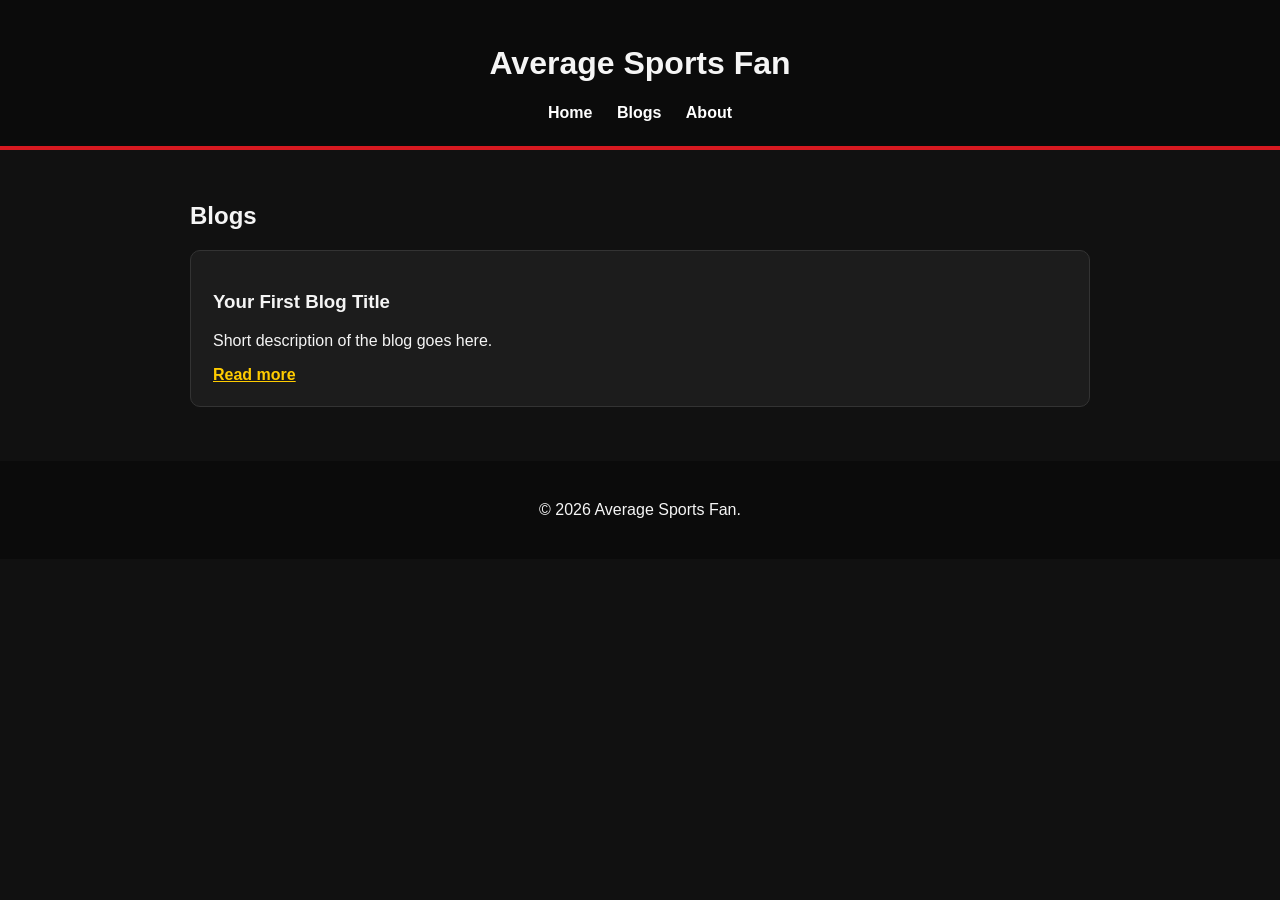
==== blogs/index.html @ 796d779a "Launch initial Average Sports Fan website" ====
<!DOCTYPE html>
<html lang="en">
<head>
  <meta charset="UTF-8" />
  <meta name="viewport" content="width=device-width, initial-scale=1.0" />

  <title>Blogs | Average Sports Fan</title>
  <meta name="description" content="Read Average Sports Fan blogs about the NFL, college football, betting angles, and football culture." />

  <style>
    body {
      margin: 0;
      font-family: Arial, Helvetica, sans-serif;
      background: #111;
      color: #f5f5f5;
    }

    header, footer {
      background: #0b0b0b;
      text-align: center;
      padding: 24px;
    }

    header {
      border-bottom: 4px solid #d71920;
    }

    nav a {
      color: white;
      margin: 0 10px;
      text-decoration: none;
      font-weight: bold;
    }

    main {
      max-width: 900px;
      margin: 0 auto;
      padding: 32px 20px;
    }

    article {
      background: #1c1c1c;
      border: 1px solid #333;
      border-radius: 10px;
      padding: 22px;
      margin-bottom: 22px;
    }

    a {
      color: #ffcc00;
      font-weight: bold;
    }
  </style>
</head>

<body>
  <header>
    <h1>Average Sports Fan</h1>
    <nav>
      <a href="/">Home</a>
      <a href="/blogs/">Blogs</a>
      <a href="/about.html">About</a>
    </nav>
  </header>

  <main>
    <h2>Blogs</h2>

    <article>
      <h3>Your First Blog Title</h3>
      <p>Short description of the blog goes here.</p>
      <a href="/blogs/first-blog.html">Read more</a>
    </article>
  </main>

  <footer>
    <p>&copy; 2026 Average Sports Fan.</p>
  </footer>
</body>
</html>
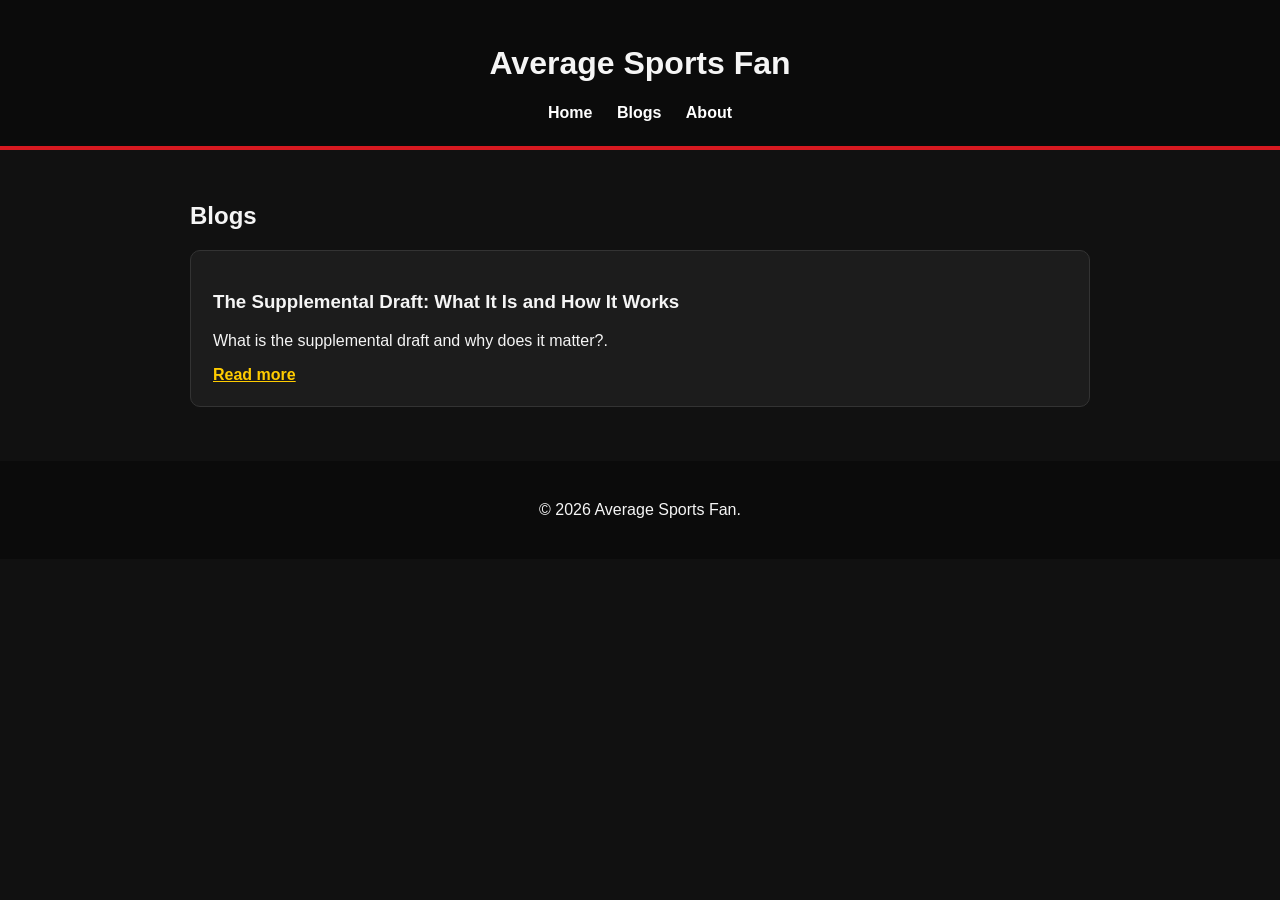
==== commit fa59274a: "Rename supplemental draft article" ====
--- a/blogs/index.html
+++ b/blogs/index.html
@@ -67,9 +67,9 @@
     <h2>Blogs</h2>
 
     <article>
-      <h3>Your First Blog Title</h3>
-      <p>Short description of the blog goes here.</p>
-      <a href="/blogs/first-blog.html">Read more</a>
+      <h3>The Supplemental Draft: What It Is and How It Works</h3>
+      <p>What is the supplemental draft and why does it matter?.</p>
+      <a href="blogs/the-supplemental-draft-what-it-is-and-how-it-works.html">Read more</a>
     </article>
   </main>
 
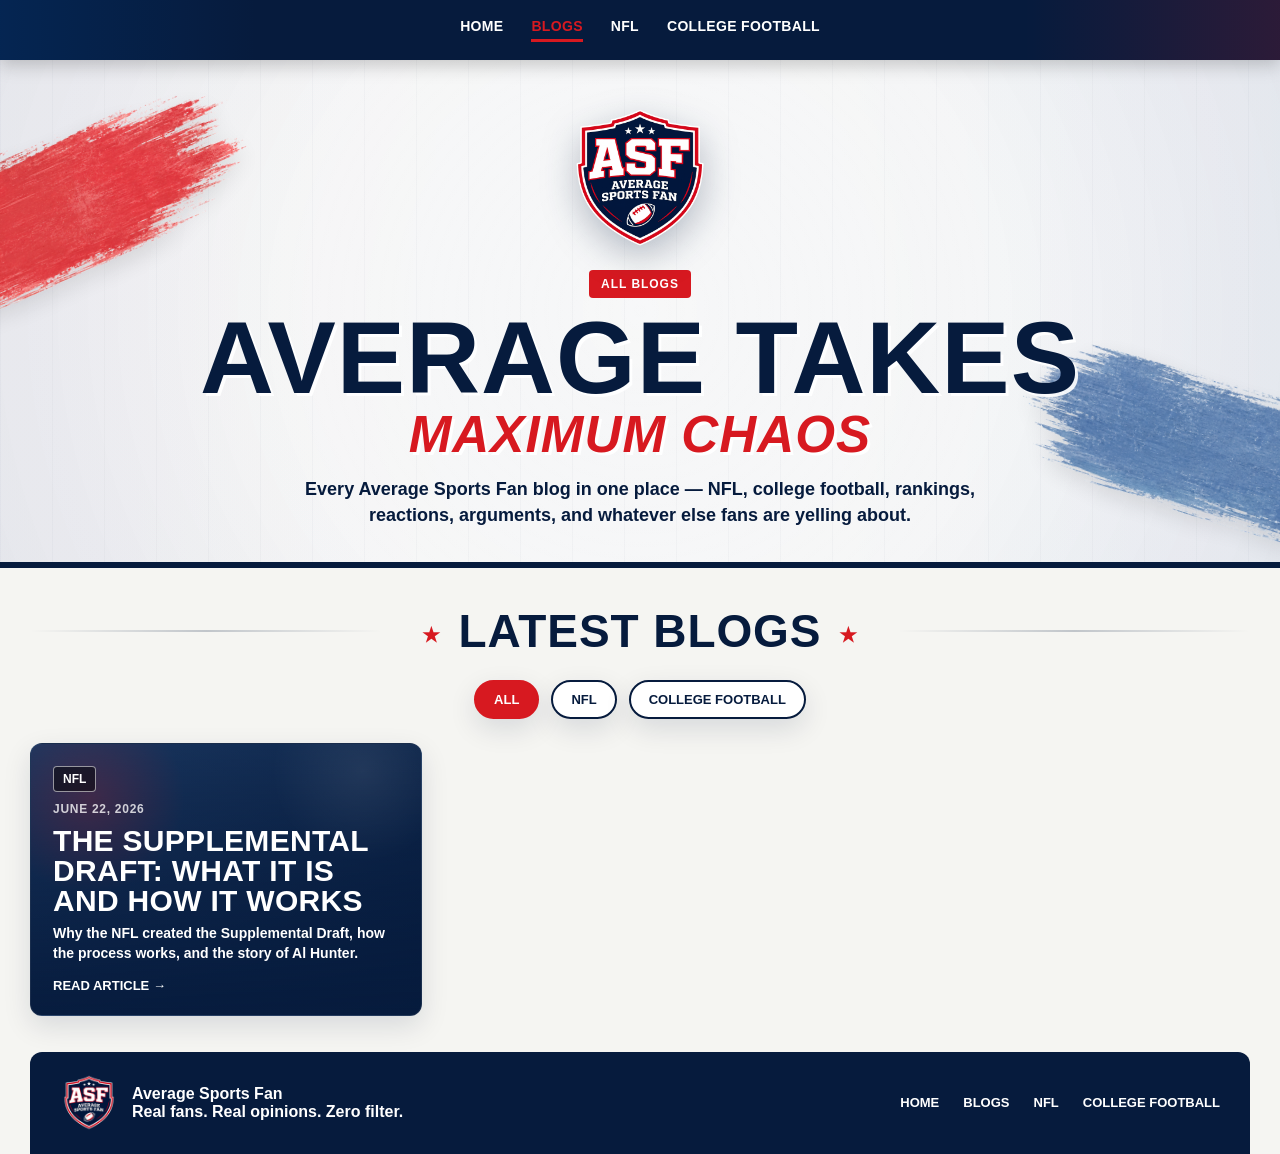
==== commit 5f0908da: "Update blogs page with automatic posts" ====
--- a/blogs/index.html
+++ b/blogs/index.html
@@ -5,76 +5,525 @@
   <meta name="viewport" content="width=device-width, initial-scale=1.0" />
 
   <title>Blogs | Average Sports Fan</title>
-  <meta name="description" content="Read Average Sports Fan blogs about the NFL, college football, betting angles, and football culture." />
+  <meta name="description" content="Read the latest NFL and college football blogs from Average Sports Fan." />
 
   <style>
+    :root {
+      --navy: #061b3d;
+      --blue: #004491;
+      --red: #d71920;
+      --white: #ffffff;
+      --off-white: #f5f5f2;
+      --text: #111111;
+      --soft-shadow: 0 10px 28px rgba(6, 27, 61, 0.12);
+      --card-shadow: 0 18px 40px rgba(6, 27, 61, 0.18);
+    }
+
+    * {
+      box-sizing: border-box;
+    }
+
     body {
       margin: 0;
       font-family: Arial, Helvetica, sans-serif;
-      background: #111;
-      color: #f5f5f5;
-    }
-
-    header, footer {
-      background: #0b0b0b;
+      background: var(--off-white);
+      color: var(--text);
+    }
+
+    a {
+      color: inherit;
+      text-decoration: none;
+    }
+
+    img {
+      max-width: 100%;
+      display: block;
+    }
+
+    .site-nav {
+      background:
+        linear-gradient(90deg, rgba(0, 68, 145, 0.25), transparent 20%, transparent 80%, rgba(215, 25, 32, 0.18)),
+        var(--navy);
+      color: var(--white);
+      padding: 18px 7%;
+      display: flex;
+      align-items: center;
+      justify-content: center;
+      gap: 28px;
+      text-transform: uppercase;
+      font-weight: 900;
+      letter-spacing: 0.02em;
+      position: sticky;
+      top: 0;
+      z-index: 50;
+      box-shadow: 0 4px 18px rgba(0, 0, 0, 0.22);
+    }
+
+    .nav-left {
+      display: flex;
+      align-items: center;
+      justify-content: center;
+      gap: 28px;
+      flex-wrap: wrap;
+    }
+
+    .site-nav a {
+      font-size: 14px;
+      padding-bottom: 5px;
+      border-bottom: 3px solid transparent;
+    }
+
+    .site-nav a:hover,
+    .site-nav a.active {
+      color: var(--red);
+      border-bottom-color: var(--red);
+    }
+
+    .page-hero {
+      position: relative;
+      overflow: hidden;
+      min-height: 310px;
+      background:
+        radial-gradient(circle at center, rgba(255,255,255,0.97), rgba(255,255,255,0.86) 52%, rgba(235,238,244,0.9)),
+        linear-gradient(90deg, rgba(215, 25, 32, 0.08), transparent 35%, transparent 65%, rgba(0, 68, 145, 0.10));
+      border-bottom: 6px solid var(--navy);
+      display: grid;
+      place-items: center;
       text-align: center;
-      padding: 24px;
-    }
-
-    header {
-      border-bottom: 4px solid #d71920;
-    }
-
-    nav a {
-      color: white;
-      margin: 0 10px;
-      text-decoration: none;
-      font-weight: bold;
-    }
-
-    main {
-      max-width: 900px;
+      padding: 44px 20px 34px;
+    }
+
+    .page-hero::before {
+      content: "";
+      position: absolute;
+      inset: 0;
+      background:
+        linear-gradient(rgba(6,27,61,0.03), rgba(6,27,61,0.03)),
+        repeating-linear-gradient(
+          90deg,
+          rgba(6,27,61,0.025) 0,
+          rgba(6,27,61,0.025) 1px,
+          transparent 1px,
+          transparent 52px
+        );
+      pointer-events: none;
+    }
+
+    .corner-brush {
+      position: absolute;
+      width: 500px;
+      opacity: 0.95;
+      z-index: 1;
+      filter: drop-shadow(0 8px 12px rgba(0,0,0,0.12));
+      pointer-events: none;
+    }
+
+    .brush-red-left {
+      left: -220px;
+      top: 18px;
+      transform: rotate(-23deg);
+    }
+
+    .brush-blue-right {
+      right: -220px;
+      bottom: -40px;
+      transform: rotate(18deg);
+    }
+
+    .hero-content {
+      position: relative;
+      z-index: 5;
+      width: min(900px, 100%);
+      display: grid;
+      place-items: center;
+    }
+
+    .hero-logo {
+      width: 150px;
+      margin-bottom: 16px;
+      filter: drop-shadow(0 12px 18px rgba(6, 27, 61, 0.28));
+    }
+
+    .hero-kicker {
+      display: inline-block;
+      background: var(--red);
+      color: var(--white);
+      padding: 7px 12px;
+      border-radius: 4px;
+      text-transform: uppercase;
+      font-weight: 900;
+      font-size: 12px;
+      letter-spacing: 0.08em;
+      margin-bottom: 14px;
+    }
+
+    .page-hero h1 {
+      margin: 0;
+      font-family: Impact, "Arial Black", sans-serif;
+      color: var(--navy);
+      font-size: clamp(58px, 8vw, 104px);
+      line-height: 0.9;
+      text-transform: uppercase;
+      letter-spacing: 0.01em;
+      text-shadow: 3px 3px 0 rgba(255,255,255,0.9);
+    }
+
+    .page-hero h1 span {
+      color: var(--red);
+      display: block;
+      font-style: italic;
+      font-size: clamp(30px, 4vw, 52px);
+      margin-top: 8px;
+    }
+
+    .page-hero p {
+      max-width: 720px;
+      margin: 18px auto 0;
+      color: var(--navy);
+      font-size: 18px;
+      line-height: 1.45;
+      font-weight: 800;
+    }
+
+    .page-wrap {
+      width: min(1220px, calc(100% - 40px));
       margin: 0 auto;
-      padding: 32px 20px;
-    }
-
-    article {
-      background: #1c1c1c;
-      border: 1px solid #333;
-      border-radius: 10px;
+    }
+
+    .section-title {
+      display: grid;
+      grid-template-columns: 1fr auto 1fr;
+      align-items: center;
+      gap: 22px;
+      margin: 36px 0 22px;
+      color: var(--navy);
+      font-family: Impact, "Arial Black", sans-serif;
+      font-size: clamp(30px, 4vw, 46px);
+      text-transform: uppercase;
+      letter-spacing: 0.02em;
+      text-align: center;
+    }
+
+    .section-title::before,
+    .section-title::after {
+      content: "";
+      height: 2px;
+      background: linear-gradient(90deg, transparent, rgba(6,27,61,0.22), transparent);
+    }
+
+    .section-title span::before,
+    .section-title span::after {
+      content: "★";
+      color: var(--red);
+      font-size: 20px;
+      margin: 0 18px;
+      vertical-align: middle;
+    }
+
+    .filter-bar {
+      display: flex;
+      justify-content: center;
+      gap: 12px;
+      flex-wrap: wrap;
+      margin-bottom: 24px;
+    }
+
+    .filter-pill {
+      border: 2px solid var(--navy);
+      background: var(--white);
+      color: var(--navy);
+      border-radius: 999px;
+      padding: 10px 18px;
+      font-weight: 900;
+      text-transform: uppercase;
+      font-size: 13px;
+      cursor: pointer;
+      box-shadow: var(--soft-shadow);
+    }
+
+    .filter-pill.active,
+    .filter-pill:hover {
+      background: var(--red);
+      color: var(--white);
+      border-color: var(--red);
+    }
+
+    .blog-grid {
+      display: grid;
+      grid-template-columns: repeat(3, 1fr);
+      gap: 22px;
+      margin-bottom: 36px;
+    }
+
+    .post-card {
+      min-height: 230px;
+      border-radius: 12px;
+      overflow: hidden;
+      background:
+        linear-gradient(rgba(6,27,61,0.42), rgba(6,27,61,0.96)),
+        linear-gradient(135deg, #294b79, #061b3d);
+      color: var(--white);
       padding: 22px;
-      margin-bottom: 22px;
-    }
-
-    a {
-      color: #ffcc00;
-      font-weight: bold;
+      display: flex;
+      flex-direction: column;
+      justify-content: flex-end;
+      box-shadow: var(--soft-shadow);
+      border: 1px solid rgba(255,255,255,0.08);
+      position: relative;
+    }
+
+    .post-card::before {
+      content: "";
+      position: absolute;
+      inset: 0;
+      background:
+        radial-gradient(circle at 15% 20%, rgba(215,25,32,0.22), transparent 24%),
+        radial-gradient(circle at 85% 10%, rgba(255,255,255,0.08), transparent 22%);
+      pointer-events: none;
+    }
+
+    .post-card > * {
+      position: relative;
+      z-index: 2;
+    }
+
+    .post-tag {
+      width: fit-content;
+      padding: 5px 9px;
+      background: rgba(0,0,0,0.48);
+      border: 1px solid rgba(255,255,255,0.55);
+      border-radius: 4px;
+      font-weight: 900;
+      text-transform: uppercase;
+      font-size: 12px;
+      margin-bottom: 10px;
+    }
+
+    .post-date {
+      margin-bottom: 10px;
+      font-size: 12px;
+      font-weight: 900;
+      text-transform: uppercase;
+      letter-spacing: 0.06em;
+      color: rgba(255,255,255,0.78);
+    }
+
+    .post-card h2 {
+      margin: 0 0 8px;
+      font-family: Impact, "Arial Black", sans-serif;
+      text-transform: uppercase;
+      font-size: 30px;
+      line-height: 1;
+      letter-spacing: 0.01em;
+    }
+
+    .post-card p {
+      margin: 0 0 14px;
+      font-size: 14px;
+      line-height: 1.4;
+      font-weight: 700;
+    }
+
+    .post-card a {
+      color: var(--white);
+      font-weight: 900;
+      text-transform: uppercase;
+      font-size: 13px;
+    }
+
+    .empty-posts {
+      grid-column: 1 / -1;
+      background: var(--white);
+      color: var(--navy);
+      border-radius: 12px;
+      padding: 28px;
+      box-shadow: var(--soft-shadow);
+      font-weight: 800;
+      text-align: center;
+    }
+
+    .site-footer {
+      width: min(1220px, calc(100% - 40px));
+      margin: 4px auto 0;
+      background: var(--navy);
+      color: var(--white);
+      border-radius: 12px 12px 0 0;
+      padding: 22px 30px;
+      display: flex;
+      align-items: center;
+      justify-content: space-between;
+      gap: 20px;
+      font-weight: 700;
+    }
+
+    .footer-brand {
+      display: flex;
+      align-items: center;
+      gap: 14px;
+    }
+
+    .footer-brand img {
+      width: 58px;
+    }
+
+    .footer-links {
+      display: flex;
+      gap: 24px;
+      text-transform: uppercase;
+      font-size: 13px;
+      flex-wrap: wrap;
+    }
+
+    @media (max-width: 980px) {
+      .nav-left {
+        justify-content: center;
+        gap: 16px;
+      }
+
+      .blog-grid {
+        grid-template-columns: 1fr;
+      }
+
+      .site-footer {
+        flex-direction: column;
+        text-align: center;
+      }
+
+      .footer-brand {
+        flex-direction: column;
+      }
+    }
+
+    @media (max-width: 600px) {
+      .site-nav {
+        padding: 14px 20px;
+      }
+
+      .page-wrap {
+        width: min(100% - 24px, 1220px);
+      }
+
+      .page-hero h1 {
+        font-size: 58px;
+      }
+
+      .section-title span::before,
+      .section-title span::after {
+        display: none;
+      }
     }
   </style>
 </head>
 
 <body>
-  <header>
-    <h1>Average Sports Fan</h1>
-    <nav>
-      <a href="/">Home</a>
-      <a href="/blogs/">Blogs</a>
-      <a href="/about.html">About</a>
+
+  <header class="site-nav">
+    <nav class="nav-left">
+      <a href="../index.html">Home</a>
+      <a class="active" href="index.html">Blogs</a>
+      <a href="../nfl/index.html">NFL</a>
+      <a href="../college-football/index.html">College Football</a>
     </nav>
   </header>
 
-  <main>
-    <h2>Blogs</h2>
-
-    <article>
-      <h3>The Supplemental Draft: What It Is and How It Works</h3>
-      <p>What is the supplemental draft and why does it matter?.</p>
-      <a href="blogs/the-supplemental-draft-what-it-is-and-how-it-works.html">Read more</a>
-    </article>
+  <section class="page-hero">
+    <img src="../images/red-brush.png" class="corner-brush brush-red-left" alt="">
+    <img src="../images/blue-brush.png" class="corner-brush brush-blue-right" alt="">
+
+    <div class="hero-content">
+      <img src="../images/logo.png" class="hero-logo" alt="Average Sports Fan logo">
+      <div class="hero-kicker">All Blogs</div>
+
+      <h1>
+        Average Takes
+        <span>Maximum Chaos</span>
+      </h1>
+
+      <p>
+        Every Average Sports Fan blog in one place — NFL, college football,
+        rankings, reactions, arguments, and whatever else fans are yelling about.
+      </p>
+    </div>
+  </section>
+
+  <main class="page-wrap">
+    <h2 class="section-title"><span>Latest Blogs</span></h2>
+
+    <div class="filter-bar">
+      <button class="filter-pill active" data-filter="All">All</button>
+      <button class="filter-pill" data-filter="NFL">NFL</button>
+      <button class="filter-pill" data-filter="College Football">College Football</button>
+    </div>
+
+    <section class="blog-grid" id="all-posts">
+      <div class="empty-posts">Loading blogs...</div>
+    </section>
   </main>
 
-  <footer>
-    <p>&copy; 2026 Average Sports Fan.</p>
+  <footer class="site-footer">
+    <div class="footer-brand">
+      <img src="../images/logo.png" alt="Average Sports Fan logo">
+      <div>
+        <strong>Average Sports Fan</strong><br>
+        Real fans. Real opinions. Zero filter.
+      </div>
+    </div>
+
+    <nav class="footer-links">
+      <a href="../index.html">Home</a>
+      <a href="index.html">Blogs</a>
+      <a href="../nfl/index.html">NFL</a>
+      <a href="../college-football/index.html">College Football</a>
+    </nav>
   </footer>
+
+  <script src="../data/posts.js"></script>
+  <script>
+    const postsContainer = document.getElementById("all-posts");
+    const filterButtons = document.querySelectorAll(".filter-pill");
+
+    function getBlogUrl(postUrl) {
+      if (postUrl.startsWith("http") || postUrl.startsWith("../")) {
+        return postUrl;
+      }
+
+      return "../" + postUrl;
+    }
+
+    function renderPosts(category = "All") {
+      const filteredPosts = posts
+        .slice()
+        .sort((a, b) => new Date(b.date) - new Date(a.date))
+        .filter(post => category === "All" || post.category === category);
+
+      if (filteredPosts.length === 0) {
+        postsContainer.innerHTML = `
+          <div class="empty-posts">No ${category} blogs published yet.</div>
+        `;
+        return;
+      }
+
+      postsContainer.innerHTML = filteredPosts.map(post => `
+        <article class="post-card">
+          <div class="post-tag">${post.category}</div>
+          <div class="post-date">${post.displayDate}</div>
+          <h2>${post.title}</h2>
+          <p>${post.description}</p>
+          <a href="${getBlogUrl(post.url)}">Read Article →</a>
+        </article>
+      `).join("");
+    }
+
+    filterButtons.forEach(button => {
+      button.addEventListener("click", () => {
+        filterButtons.forEach(btn => btn.classList.remove("active"));
+        button.classList.add("active");
+        renderPosts(button.dataset.filter);
+      });
+    });
+
+    renderPosts();
+  </script>
+
 </body>
-</html>
+</html>
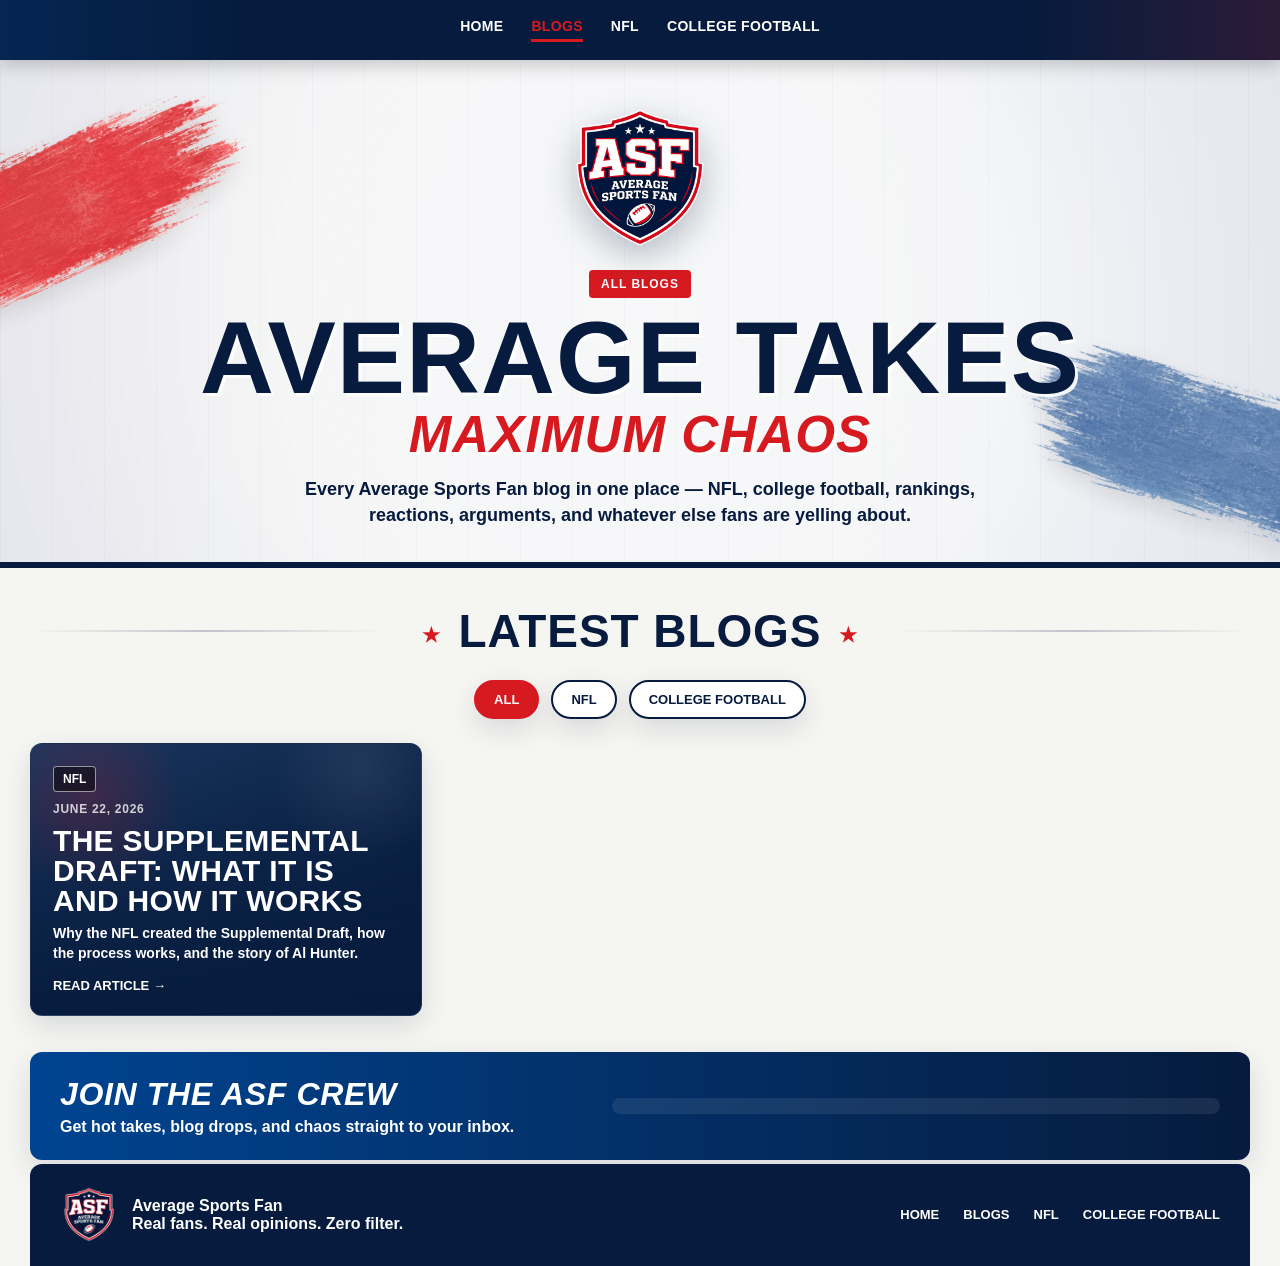
==== commit 088853fc: "Add shared email signup to pages" ====
--- a/blogs/index.html
+++ b/blogs/index.html
@@ -525,5 +525,7 @@
     renderPosts();
   </script>
 
+<script src="../data/email-signup.js"></script>
+
 </body>
 </html>
